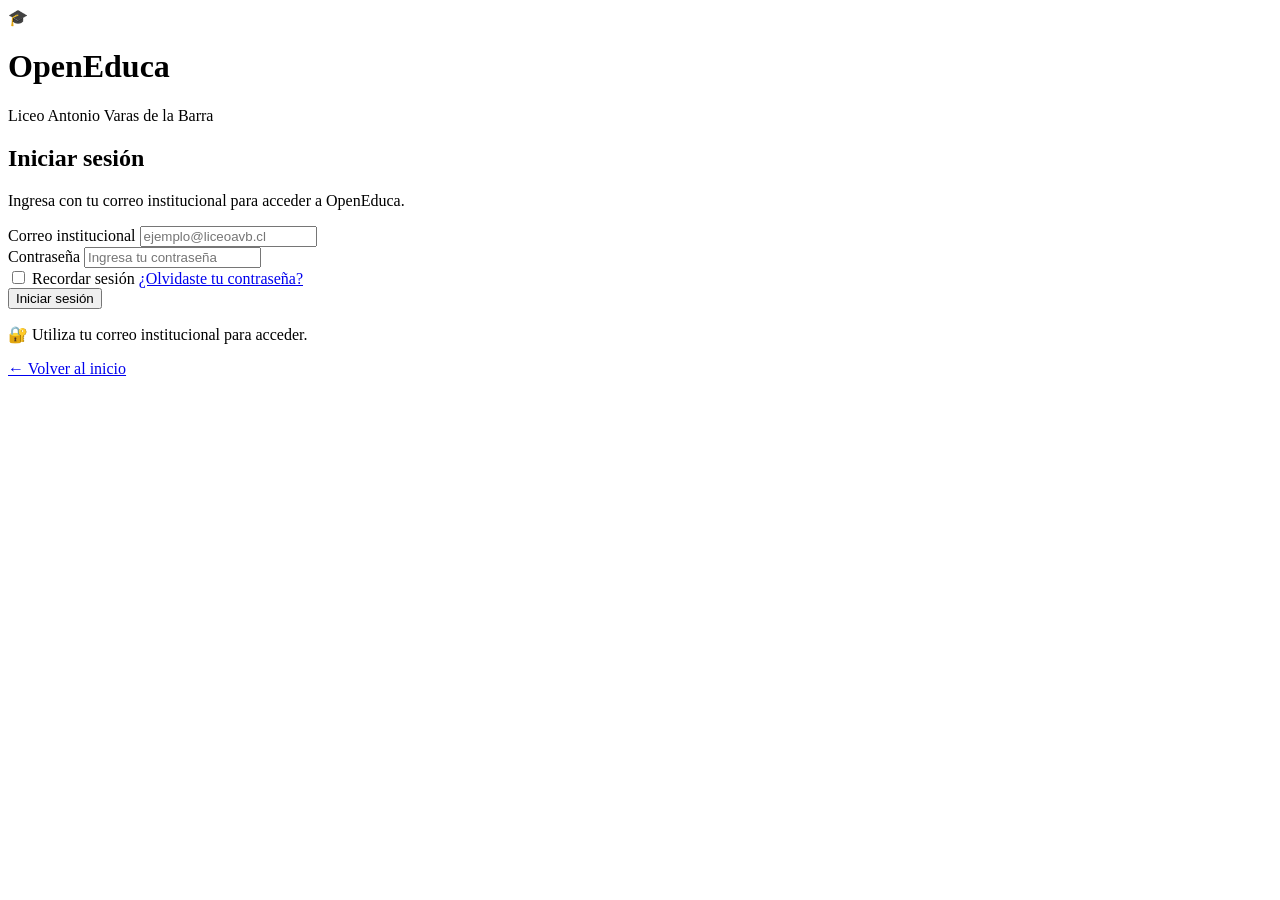
==== Proyecto Final/login.html @ bc943b61 "horarios, salas, plantilla de sistema de login y css" ====
<!DOCTYPE html>
<html lang="es">

<head>

    <meta charset="UTF-8">
    <meta name="viewport" content="width=device-width, initial-scale=1.0">

    <title>Iniciar sesión - OpenEduca</title>

    <link rel="stylesheet" href="style.css">

</head>


<body class="login-body">


    <main class="login-container">


        <!-- LOGO -->

        <div class="login-logo">

            <div class="login-logo-icon">
                🎓
            </div>

            <h1>
                OpenEduca
            </h1>

            <p>
                Liceo Antonio Varas de la Barra
            </p>

        </div>


        <!-- LOGIN -->

        <div class="login-card">

            <h2>
                Iniciar sesión
            </h2>

            <p class="login-description">

                Ingresa con tu correo institucional
                para acceder a OpenEduca.

            </p>


            <form id="loginForm">


                <!-- CORREO -->

                <div class="login-input">

                    <label for="correo">
                        Correo institucional
                    </label>

                    <input
                        type="email"
                        id="correo"
                        name="correo"
                        placeholder="ejemplo@liceoavb.cl"
                        required>

                </div>


                <!-- CONTRASEÑA -->

                <div class="login-input">

                    <label for="password">
                        Contraseña
                    </label>

                    <input
                        type="password"
                        id="password"
                        name="password"
                        placeholder="Ingresa tu contraseña"
                        required>

                </div>


                <!-- OPCIONES -->

                <div class="login-options">

                    <label>

                        <input
                            type="checkbox"
                            id="recordar">

                        Recordar sesión

                    </label>


                    <a href="#">
                        ¿Olvidaste tu contraseña?
                    </a>

                </div>


                <!-- BOTÓN -->

                <button
                    type="submit"
                    class="login-button">

                    Iniciar sesión

                </button>


                <p
                    id="mensajeError"
                    class="login-error">
                </p>

            </form>

        </div>


        <div class="login-info">

            <p>
                🔐 Utiliza tu correo institucional para acceder.
            </p>

        </div>


        <a
            href="proyecto.html"
            class="regresar-login">

            ← Volver al inicio

        </a>

    </main>


    <script>

        document
            .getElementById("loginForm")
            .addEventListener("submit", function(event) {

                event.preventDefault();


                const correo =
                    document
                    .getElementById("correo")
                    .value
                    .trim()
                    .toLowerCase();


                const password =
                    document
                    .getElementById("password")
                    .value;


                const mensaje =
                    document
                    .getElementById("mensajeError");


                if (correo === "" || password === "") {

                    mensaje.textContent =
                        "Completa todos los campos.";

                    return;

                }


                /*
                    LOGIN TEMPORAL

                    Más adelante estos datos serán
                    enviados a Java mediante un Servlet.

                    El servidor determinará automáticamente
                    si el usuario es:

                    - Estudiante
                    - Docente
                    - Administrador
                */

                mensaje.textContent =
                    "El inicio de sesión real se conectará próximamente.";

            });

    </script>


</body>

</html>
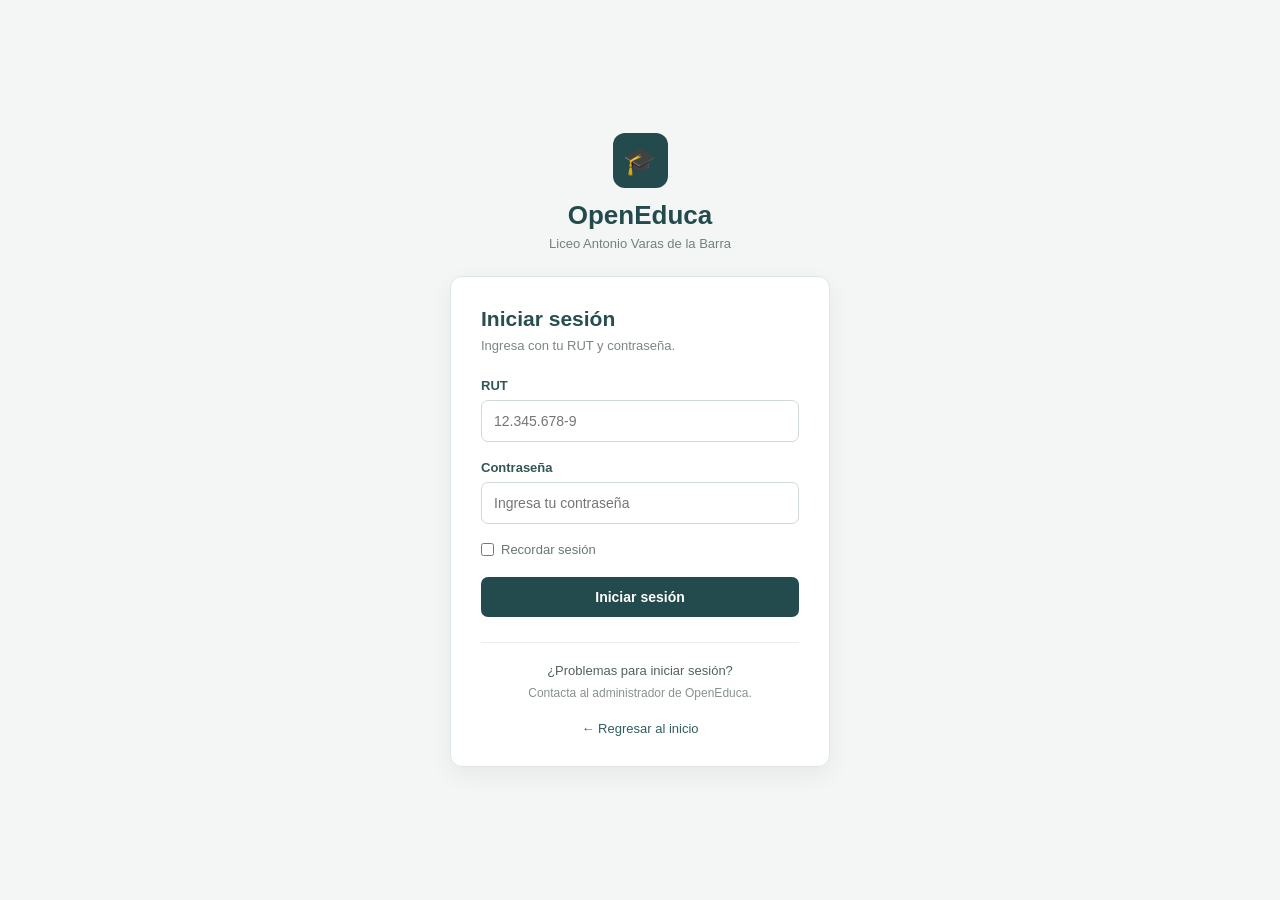
==== commit 72294c11: "solucion a problemas con el css" ====
--- a/Proyecto Final/login.html
+++ b/Proyecto Final/login.html
@@ -8,22 +8,23 @@
 
     <title>Iniciar sesión - OpenEduca</title>
 
-    <link rel="stylesheet" href="style.css">
+    <!-- CSS del login -->
+    <link rel="stylesheet" href="login.css">
 
 </head>
 
 
-<body class="login-body">
-
-
-    <main class="login-container">
-
-
-        <!-- LOGO -->
+<body>
+
+    <div class="login-container">
+
+        <!-- =========================
+             LOGO
+        ========================== -->
 
         <div class="login-logo">
 
-            <div class="login-logo-icon">
+            <div class="logo-icon">
                 🎓
             </div>
 
@@ -38,7 +39,9 @@
         </div>
 
 
-        <!-- LOGIN -->
+        <!-- =========================
+             FORMULARIO
+        ========================== -->
 
         <div class="login-card">
 
@@ -46,30 +49,28 @@
                 Iniciar sesión
             </h2>
 
-            <p class="login-description">
-
-                Ingresa con tu correo institucional
-                para acceder a OpenEduca.
-
+            <p class="login-descripcion">
+                Ingresa con tu RUT y contraseña.
             </p>
 
 
             <form id="loginForm">
 
 
-                <!-- CORREO -->
-
-                <div class="login-input">
-
-                    <label for="correo">
-                        Correo institucional
+                <!-- RUT -->
+
+                <div class="campo">
+
+                    <label for="rut">
+                        RUT
                     </label>
 
                     <input
-                        type="email"
-                        id="correo"
-                        name="correo"
-                        placeholder="ejemplo@liceoavb.cl"
+                        type="text"
+                        id="rut"
+                        name="rut"
+                        placeholder="12.345.678-9"
+                        maxlength="12"
                         required>
 
                 </div>
@@ -77,7 +78,7 @@
 
                 <!-- CONTRASEÑA -->
 
-                <div class="login-input">
+                <div class="campo">
 
                     <label for="password">
                         Contraseña
@@ -93,9 +94,9 @@
                 </div>
 
 
-                <!-- OPCIONES -->
-
-                <div class="login-options">
+                <!-- RECORDAR SESIÓN -->
+
+                <div class="recordar">
 
                     <label>
 
@@ -107,11 +108,6 @@
 
                     </label>
 
-
-                    <a href="#">
-                        ¿Olvidaste tu contraseña?
-                    </a>
-
                 </div>
 
 
@@ -119,99 +115,183 @@
 
                 <button
                     type="submit"
-                    class="login-button">
+                    class="boton-login">
 
                     Iniciar sesión
 
                 </button>
 
 
+                <!-- MENSAJE DE ERROR -->
+
                 <p
-                    id="mensajeError"
-                    class="login-error">
+                    id="mensaje"
+                    class="mensaje">
                 </p>
 
+
             </form>
 
+
+            <!-- =========================
+                 INFORMACIÓN
+            ========================== -->
+
+            <div class="ayuda">
+
+                <p>
+                    ¿Problemas para iniciar sesión?
+                </p>
+
+                <span>
+                    Contacta al administrador de OpenEduca.
+                </span>
+
+            </div>
+
+
+            <!-- =========================
+                 REGRESAR
+            ========================== -->
+
+            <a
+                href="proyecto.html"
+                class="boton-regresar">
+
+                ← Regresar al inicio
+
+            </a>
+
         </div>
 
-
-        <div class="login-info">
-
-            <p>
-                🔐 Utiliza tu correo institucional para acceder.
-            </p>
-
-        </div>
-
-
-        <a
-            href="proyecto.html"
-            class="regresar-login">
-
-            ← Volver al inicio
-
-        </a>
-
-    </main>
-
+    </div>
+
+
+    <!-- =========================
+         JAVASCRIPT
+    ========================== -->
 
     <script>
 
-        document
-            .getElementById("loginForm")
-            .addEventListener("submit", function(event) {
+        const loginForm =
+            document.getElementById("loginForm");
+
+
+        const rutInput =
+            document.getElementById("rut");
+
+
+        const mensaje =
+            document.getElementById("mensaje");
+
+
+        /* =========================
+           FORMATEAR RUT
+        ========================== */
+
+        rutInput.addEventListener("input", function() {
+
+            let rut = this.value
+                .replace(/[^0-9kK]/g, "")
+                .toUpperCase();
+
+
+            if (rut.length > 1) {
+
+                let cuerpo =
+                    rut.slice(0, -1);
+
+                let digito =
+                    rut.slice(-1);
+
+
+                cuerpo =
+                    cuerpo.replace(
+                        /\B(?=(\d{3})+(?!\d))/g,
+                        "."
+                    );
+
+
+                this.value =
+                    cuerpo + "-" + digito;
+
+            } else {
+
+                this.value = rut;
+
+            }
+
+        });
+
+
+        /* =========================
+           INICIAR SESIÓN
+        ========================== */
+
+        loginForm.addEventListener(
+            "submit",
+            function(event) {
 
                 event.preventDefault();
 
 
-                const correo =
-                    document
-                    .getElementById("correo")
-                    .value
-                    .trim()
-                    .toLowerCase();
+                const rut =
+                    rutInput.value.trim();
 
 
                 const password =
-                    document
-                    .getElementById("password")
-                    .value;
-
-
-                const mensaje =
-                    document
-                    .getElementById("mensajeError");
-
-
-                if (correo === "" || password === "") {
+                    document.getElementById(
+                        "password"
+                    ).value.trim();
+
+
+                mensaje.textContent = "";
+
+
+                if (rut === "" || password === "") {
 
                     mensaje.textContent =
                         "Completa todos los campos.";
 
+                    mensaje.classList.add("error");
+
                     return;
 
                 }
 
 
                 /*
-                    LOGIN TEMPORAL
-
-                    Más adelante estos datos serán
-                    enviados a Java mediante un Servlet.
-
-                    El servidor determinará automáticamente
-                    si el usuario es:
-
-                    - Estudiante
-                    - Docente
-                    - Administrador
-                */
+                 * =================================
+                 * AUTENTICACIÓN
+                 * =================================
+                 *
+                 * Aquí posteriormente conectaremos
+                 * la base de datos.
+                 *
+                 * El sistema comprobará:
+                 *
+                 * RUT
+                 * +
+                 * contraseña
+                 *
+                 * y determinará automáticamente
+                 * si es:
+                 *
+                 * estudiante
+                 * docente
+                 * administrador
+                 *
+                 */
+
 
                 mensaje.textContent =
-                    "El inicio de sesión real se conectará próximamente.";
-
-            });
+                    "Inicio de sesión preparado para conectar con la base de datos.";
+
+                mensaje.classList.remove("error");
+                mensaje.classList.add("correcto");
+
+            }
+        );
 
     </script>
 
--- a/Proyecto Final/login.css
+++ b/Proyecto Final/login.css
@@ -0,0 +1,357 @@
+/* =========================
+   CONFIGURACIÓN GENERAL
+========================= */
+
+* {
+    box-sizing: border-box;
+    margin: 0;
+    padding: 0;
+}
+
+body {
+
+    font-family:
+        Arial,
+        Helvetica,
+        sans-serif;
+
+    background: #f4f6f5;
+
+    color: #26383a;
+
+    min-height: 100vh;
+
+    display: flex;
+
+    justify-content: center;
+
+    align-items: center;
+}
+
+
+/* =========================
+   CONTENEDOR
+========================= */
+
+.login-container {
+
+    width: 100%;
+
+    max-width: 430px;
+
+    padding: 25px;
+}
+
+
+/* =========================
+   LOGO
+========================= */
+
+.login-logo {
+
+    text-align: center;
+
+    margin-bottom: 25px;
+}
+
+
+.logo-icon {
+
+    width: 55px;
+    height: 55px;
+
+    margin: 0 auto 12px;
+
+    background: #234b4d;
+
+    color: white;
+
+    border-radius: 12px;
+
+    display: flex;
+
+    align-items: center;
+
+    justify-content: center;
+
+    font-size: 27px;
+}
+
+
+.login-logo h1 {
+
+    color: #234b4d;
+
+    font-size: 26px;
+
+    margin-bottom: 5px;
+}
+
+
+.login-logo p {
+
+    color: #718080;
+
+    font-size: 13px;
+}
+
+
+/* =========================
+   TARJETA LOGIN
+========================= */
+
+.login-card {
+
+    background: white;
+
+    border: 1px solid #dfe6e3;
+
+    border-radius: 12px;
+
+    padding: 30px;
+
+    box-shadow:
+        0 8px 25px rgba(0, 0, 0, 0.06);
+}
+
+
+.login-card h2 {
+
+    color: #294e50;
+
+    font-size: 21px;
+
+    margin-bottom: 7px;
+}
+
+
+.login-descripcion {
+
+    color: #7a8785;
+
+    font-size: 13px;
+
+    margin-bottom: 25px;
+}
+
+
+/* =========================
+   CAMPOS
+========================= */
+
+.campo {
+
+    margin-bottom: 18px;
+}
+
+
+.campo label {
+
+    display: block;
+
+    color: #315657;
+
+    font-size: 13px;
+
+    font-weight: bold;
+
+    margin-bottom: 7px;
+}
+
+
+.campo input {
+
+    width: 100%;
+
+    padding: 12px;
+
+    border: 1px solid #cfd9d5;
+
+    border-radius: 7px;
+
+    font-size: 14px;
+
+    outline: none;
+
+    transition: 0.2s;
+}
+
+
+.campo input:focus {
+
+    border-color: #4f7d70;
+
+    box-shadow:
+        0 0 0 3px rgba(79, 125, 112, 0.1);
+}
+
+
+/* =========================
+   RECORDAR SESIÓN
+========================= */
+
+.recordar {
+
+    margin-bottom: 20px;
+
+    font-size: 13px;
+
+    color: #687774;
+}
+
+
+.recordar label {
+
+    display: flex;
+
+    align-items: center;
+
+    gap: 7px;
+
+    cursor: pointer;
+}
+
+
+.recordar input {
+
+    cursor: pointer;
+}
+
+
+/* =========================
+   BOTÓN LOGIN
+========================= */
+
+.boton-login {
+
+    width: 100%;
+
+    padding: 12px;
+
+    border: none;
+
+    border-radius: 7px;
+
+    background: #234b4d;
+
+    color: white;
+
+    font-size: 14px;
+
+    font-weight: bold;
+
+    cursor: pointer;
+
+    transition: 0.2s;
+}
+
+
+.boton-login:hover {
+
+    background: #315d5f;
+}
+
+
+/* =========================
+   MENSAJE
+========================= */
+
+.mensaje {
+
+    text-align: center;
+
+    font-size: 13px;
+
+    margin-top: 15px;
+}
+
+
+.mensaje.error {
+
+    color: #b94a48;
+}
+
+
+.mensaje.correcto {
+
+    color: #4f7d70;
+}
+
+
+/* =========================
+   AYUDA
+========================= */
+
+.ayuda {
+
+    text-align: center;
+
+    border-top: 1px solid #e8ecea;
+
+    margin-top: 25px;
+
+    padding-top: 20px;
+}
+
+
+.ayuda p {
+
+    color: #526260;
+
+    font-size: 13px;
+
+    margin-bottom: 5px;
+}
+
+
+.ayuda span {
+
+    color: #87928f;
+
+    font-size: 12px;
+}
+
+
+/* =========================
+   BOTÓN REGRESAR
+========================= */
+
+.boton-regresar {
+
+    display: block;
+
+    text-align: center;
+
+    margin-top: 20px;
+
+    color: #315f60;
+
+    text-decoration: none;
+
+    font-size: 13px;
+}
+
+
+.boton-regresar:hover {
+
+    text-decoration: underline;
+}
+
+
+/* =========================
+   RESPONSIVE
+========================= */
+
+@media (max-width: 500px) {
+
+    .login-container {
+
+        padding: 15px;
+    }
+
+    .login-card {
+
+        padding: 25px 20px;
+    }
+
+}
